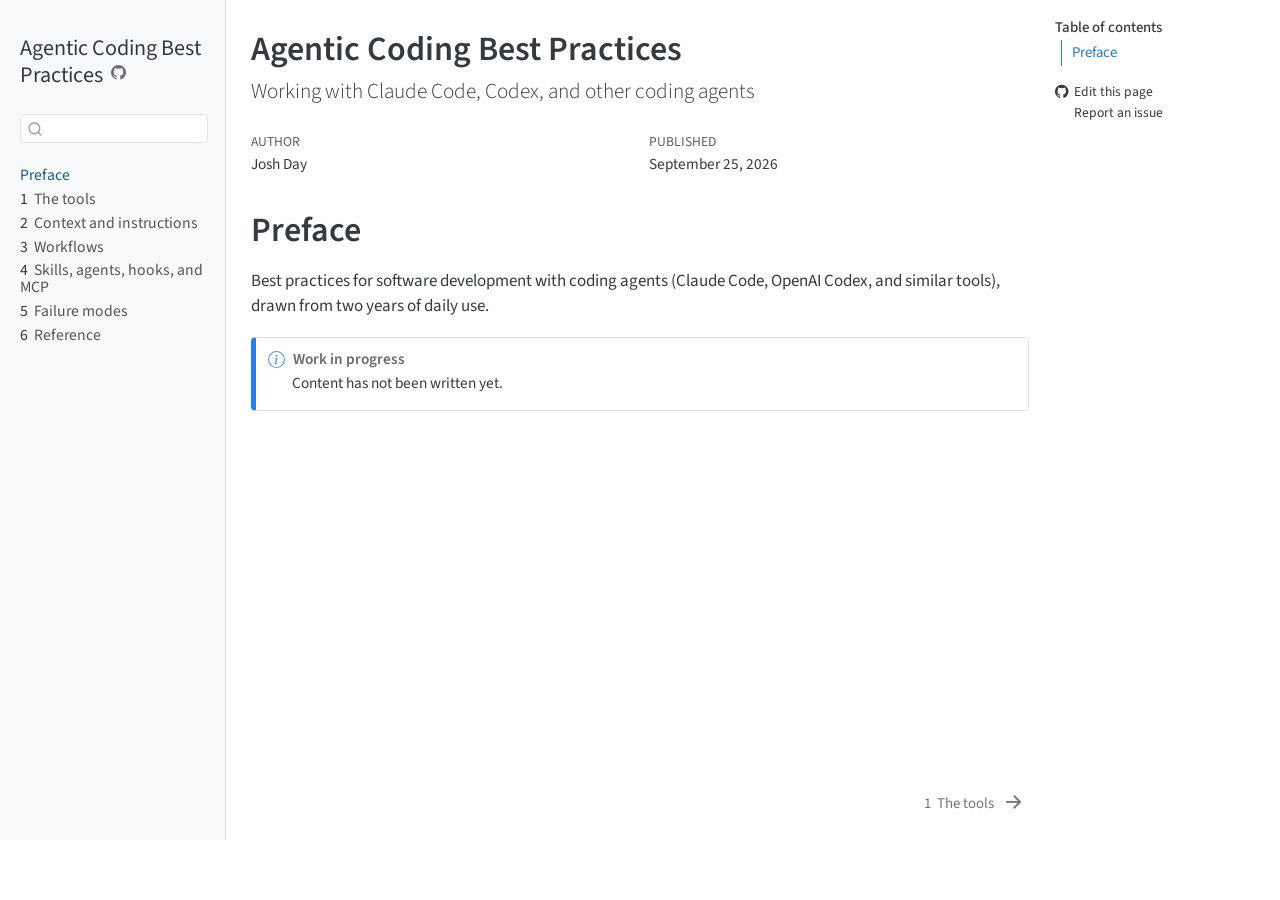
==== index.html @ be2f38c7 "Built site for gh-pages" ====
<!DOCTYPE html>
<html xmlns="http://www.w3.org/1999/xhtml" lang="en" xml:lang="en"><head>

<meta charset="utf-8">
<meta name="generator" content="quarto-1.7.32">

<meta name="viewport" content="width=device-width, initial-scale=1.0, user-scalable=yes">

<meta name="author" content="Josh Day">
<meta name="dcterms.date" content="2026-09-25">

<title>Agentic Coding Best Practices</title>
<style>
code{white-space: pre-wrap;}
span.smallcaps{font-variant: small-caps;}
div.columns{display: flex; gap: min(4vw, 1.5em);}
div.column{flex: auto; overflow-x: auto;}
div.hanging-indent{margin-left: 1.5em; text-indent: -1.5em;}
ul.task-list{list-style: none;}
ul.task-list li input[type="checkbox"] {
  width: 0.8em;
  margin: 0 0.8em 0.2em -1em; /* quarto-specific, see https://github.com/quarto-dev/quarto-cli/issues/4556 */ 
  vertical-align: middle;
}
</style>


<script src="site_libs/quarto-nav/quarto-nav.js"></script>
<script src="site_libs/quarto-nav/headroom.min.js"></script>
<script src="site_libs/clipboard/clipboard.min.js"></script>
<script src="site_libs/quarto-search/autocomplete.umd.js"></script>
<script src="site_libs/quarto-search/fuse.min.js"></script>
<script src="site_libs/quarto-search/quarto-search.js"></script>
<meta name="quarto:offset" content="./">
<link href="./chapters/01-tools.html" rel="next">
<script src="site_libs/quarto-html/quarto.js" type="module"></script>
<script src="site_libs/quarto-html/tabsets/tabsets.js" type="module"></script>
<script src="site_libs/quarto-html/popper.min.js"></script>
<script src="site_libs/quarto-html/tippy.umd.min.js"></script>
<script src="site_libs/quarto-html/anchor.min.js"></script>
<link href="site_libs/quarto-html/tippy.css" rel="stylesheet">
<link href="site_libs/quarto-html/quarto-syntax-highlighting-37eea08aefeeee20ff55810ff984fec1.css" rel="stylesheet" id="quarto-text-highlighting-styles">
<script src="site_libs/bootstrap/bootstrap.min.js"></script>
<link href="site_libs/bootstrap/bootstrap-icons.css" rel="stylesheet">
<link href="site_libs/bootstrap/bootstrap-f21512b9f1ca0b8275bba69a10bfcda6.min.css" rel="stylesheet" append-hash="true" id="quarto-bootstrap" data-mode="light">
<script id="quarto-search-options" type="application/json">{
  "location": "sidebar",
  "copy-button": false,
  "collapse-after": 3,
  "panel-placement": "start",
  "type": "textbox",
  "limit": 50,
  "keyboard-shortcut": [
    "f",
    "/",
    "s"
  ],
  "show-item-context": false,
  "language": {
    "search-no-results-text": "No results",
    "search-matching-documents-text": "matching documents",
    "search-copy-link-title": "Copy link to search",
    "search-hide-matches-text": "Hide additional matches",
    "search-more-match-text": "more match in this document",
    "search-more-matches-text": "more matches in this document",
    "search-clear-button-title": "Clear",
    "search-text-placeholder": "",
    "search-detached-cancel-button-title": "Cancel",
    "search-submit-button-title": "Submit",
    "search-label": "Search"
  }
}</script>


</head>

<body class="nav-sidebar docked quarto-light">

<div id="quarto-search-results"></div>
  <header id="quarto-header" class="headroom fixed-top">
  <nav class="quarto-secondary-nav">
    <div class="container-fluid d-flex">
      <button type="button" class="quarto-btn-toggle btn" data-bs-toggle="collapse" role="button" data-bs-target=".quarto-sidebar-collapse-item" aria-controls="quarto-sidebar" aria-expanded="false" aria-label="Toggle sidebar navigation" onclick="if (window.quartoToggleHeadroom) { window.quartoToggleHeadroom(); }">
        <i class="bi bi-layout-text-sidebar-reverse"></i>
      </button>
        <nav class="quarto-page-breadcrumbs" aria-label="breadcrumb"><ol class="breadcrumb"><li class="breadcrumb-item"><a href="./index.html">Preface</a></li></ol></nav>
        <a class="flex-grow-1" role="navigation" data-bs-toggle="collapse" data-bs-target=".quarto-sidebar-collapse-item" aria-controls="quarto-sidebar" aria-expanded="false" aria-label="Toggle sidebar navigation" onclick="if (window.quartoToggleHeadroom) { window.quartoToggleHeadroom(); }">      
        </a>
      <button type="button" class="btn quarto-search-button" aria-label="Search" onclick="window.quartoOpenSearch();">
        <i class="bi bi-search"></i>
      </button>
    </div>
  </nav>
</header>
<!-- content -->
<div id="quarto-content" class="quarto-container page-columns page-rows-contents page-layout-article">
<!-- sidebar -->
  <nav id="quarto-sidebar" class="sidebar collapse collapse-horizontal quarto-sidebar-collapse-item sidebar-navigation docked overflow-auto">
    <div class="pt-lg-2 mt-2 text-left sidebar-header">
    <div class="sidebar-title mb-0 py-0">
      <a href="./">Agentic Coding Best Practices</a> 
        <div class="sidebar-tools-main">
    <a href="https://github.com/joshday/Agentic-Coding-Best-Practices" title="Source Code" class="quarto-navigation-tool px-1" aria-label="Source Code"><i class="bi bi-github"></i></a>
</div>
    </div>
      </div>
        <div class="mt-2 flex-shrink-0 align-items-center">
        <div class="sidebar-search">
        <div id="quarto-search" class="" title="Search"></div>
        </div>
        </div>
    <div class="sidebar-menu-container"> 
    <ul class="list-unstyled mt-1">
        <li class="sidebar-item">
  <div class="sidebar-item-container"> 
  <a href="./index.html" class="sidebar-item-text sidebar-link active">
 <span class="menu-text">Preface</span></a>
  </div>
</li>
        <li class="sidebar-item">
  <div class="sidebar-item-container"> 
  <a href="./chapters/01-tools.html" class="sidebar-item-text sidebar-link">
 <span class="menu-text"><span class="chapter-number">1</span>&nbsp; <span class="chapter-title">The tools</span></span></a>
  </div>
</li>
        <li class="sidebar-item">
  <div class="sidebar-item-container"> 
  <a href="./chapters/02-context.html" class="sidebar-item-text sidebar-link">
 <span class="menu-text"><span class="chapter-number">2</span>&nbsp; <span class="chapter-title">Context and instructions</span></span></a>
  </div>
</li>
        <li class="sidebar-item">
  <div class="sidebar-item-container"> 
  <a href="./chapters/03-workflows.html" class="sidebar-item-text sidebar-link">
 <span class="menu-text"><span class="chapter-number">3</span>&nbsp; <span class="chapter-title">Workflows</span></span></a>
  </div>
</li>
        <li class="sidebar-item">
  <div class="sidebar-item-container"> 
  <a href="./chapters/04-extending.html" class="sidebar-item-text sidebar-link">
 <span class="menu-text"><span class="chapter-number">4</span>&nbsp; <span class="chapter-title">Skills, agents, hooks, and MCP</span></span></a>
  </div>
</li>
        <li class="sidebar-item">
  <div class="sidebar-item-container"> 
  <a href="./chapters/05-failure-modes.html" class="sidebar-item-text sidebar-link">
 <span class="menu-text"><span class="chapter-number">5</span>&nbsp; <span class="chapter-title">Failure modes</span></span></a>
  </div>
</li>
        <li class="sidebar-item">
  <div class="sidebar-item-container"> 
  <a href="./chapters/06-reference.html" class="sidebar-item-text sidebar-link">
 <span class="menu-text"><span class="chapter-number">6</span>&nbsp; <span class="chapter-title">Reference</span></span></a>
  </div>
</li>
    </ul>
    </div>
</nav>
<div id="quarto-sidebar-glass" class="quarto-sidebar-collapse-item" data-bs-toggle="collapse" data-bs-target=".quarto-sidebar-collapse-item"></div>
<!-- margin-sidebar -->
    <div id="quarto-margin-sidebar" class="sidebar margin-sidebar">
        <nav id="TOC" role="doc-toc" class="toc-active">
    <h2 id="toc-title">Table of contents</h2>
   
  <ul>
  <li><a href="#preface" id="toc-preface" class="nav-link active" data-scroll-target="#preface">Preface</a></li>
  </ul>
<div class="toc-actions"><ul><li><a href="https://github.com/joshday/Agentic-Coding-Best-Practices/edit/main/index.qmd" class="toc-action"><i class="bi bi-github"></i>Edit this page</a></li><li><a href="https://github.com/joshday/Agentic-Coding-Best-Practices/issues/new" class="toc-action"><i class="bi empty"></i>Report an issue</a></li></ul></div></nav>
    </div>
<!-- main -->
<main class="content" id="quarto-document-content">

<header id="title-block-header" class="quarto-title-block default">
<div class="quarto-title">
<h1 class="title">Agentic Coding Best Practices</h1>
<p class="subtitle lead">Working with Claude Code, Codex, and other coding agents</p>
</div>



<div class="quarto-title-meta">

    <div>
    <div class="quarto-title-meta-heading">Author</div>
    <div class="quarto-title-meta-contents">
             <p>Josh Day </p>
          </div>
  </div>
    
    <div>
    <div class="quarto-title-meta-heading">Published</div>
    <div class="quarto-title-meta-contents">
      <p class="date">September 25, 2026</p>
    </div>
  </div>
  
    
  </div>
  


</header>


<section id="preface" class="level1 unnumbered">
<h1 class="unnumbered">Preface</h1>
<p>Best practices for software development with coding agents (Claude Code, OpenAI Codex, and similar tools), drawn from two years of daily use.</p>
<div class="callout callout-style-simple callout-note callout-titled">
<div class="callout-header d-flex align-content-center">
<div class="callout-icon-container">
<i class="callout-icon"></i>
</div>
<div class="callout-title-container flex-fill">
Work in progress
</div>
</div>
<div class="callout-body-container callout-body">
<p>Content has not been written yet.</p>
</div>
</div>


</section>

</main> <!-- /main -->
<script id="quarto-html-after-body" type="application/javascript">
  window.document.addEventListener("DOMContentLoaded", function (event) {
    const icon = "";
    const anchorJS = new window.AnchorJS();
    anchorJS.options = {
      placement: 'right',
      icon: icon
    };
    anchorJS.add('.anchored');
    const isCodeAnnotation = (el) => {
      for (const clz of el.classList) {
        if (clz.startsWith('code-annotation-')) {                     
          return true;
        }
      }
      return false;
    }
    const onCopySuccess = function(e) {
      // button target
      const button = e.trigger;
      // don't keep focus
      button.blur();
      // flash "checked"
      button.classList.add('code-copy-button-checked');
      var currentTitle = button.getAttribute("title");
      button.setAttribute("title", "Copied!");
      let tooltip;
      if (window.bootstrap) {
        button.setAttribute("data-bs-toggle", "tooltip");
        button.setAttribute("data-bs-placement", "left");
        button.setAttribute("data-bs-title", "Copied!");
        tooltip = new bootstrap.Tooltip(button, 
          { trigger: "manual", 
            customClass: "code-copy-button-tooltip",
            offset: [0, -8]});
        tooltip.show();    
      }
      setTimeout(function() {
        if (tooltip) {
          tooltip.hide();
          button.removeAttribute("data-bs-title");
          button.removeAttribute("data-bs-toggle");
          button.removeAttribute("data-bs-placement");
        }
        button.setAttribute("title", currentTitle);
        button.classList.remove('code-copy-button-checked');
      }, 1000);
      // clear code selection
      e.clearSelection();
    }
    const getTextToCopy = function(trigger) {
        const codeEl = trigger.previousElementSibling.cloneNode(true);
        for (const childEl of codeEl.children) {
          if (isCodeAnnotation(childEl)) {
            childEl.remove();
          }
        }
        return codeEl.innerText;
    }
    const clipboard = new window.ClipboardJS('.code-copy-button:not([data-in-quarto-modal])', {
      text: getTextToCopy
    });
    clipboard.on('success', onCopySuccess);
    if (window.document.getElementById('quarto-embedded-source-code-modal')) {
      const clipboardModal = new window.ClipboardJS('.code-copy-button[data-in-quarto-modal]', {
        text: getTextToCopy,
        container: window.document.getElementById('quarto-embedded-source-code-modal')
      });
      clipboardModal.on('success', onCopySuccess);
    }
      var localhostRegex = new RegExp(/^(?:http|https):\/\/localhost\:?[0-9]*\//);
      var mailtoRegex = new RegExp(/^mailto:/);
        var filterRegex = new RegExp('/' + window.location.host + '/');
      var isInternal = (href) => {
          return filterRegex.test(href) || localhostRegex.test(href) || mailtoRegex.test(href);
      }
      // Inspect non-navigation links and adorn them if external
     var links = window.document.querySelectorAll('a[href]:not(.nav-link):not(.navbar-brand):not(.toc-action):not(.sidebar-link):not(.sidebar-item-toggle):not(.pagination-link):not(.no-external):not([aria-hidden]):not(.dropdown-item):not(.quarto-navigation-tool):not(.about-link)');
      for (var i=0; i<links.length; i++) {
        const link = links[i];
        if (!isInternal(link.href)) {
          // undo the damage that might have been done by quarto-nav.js in the case of
          // links that we want to consider external
          if (link.dataset.originalHref !== undefined) {
            link.href = link.dataset.originalHref;
          }
            // target, if specified
            link.setAttribute("target", "_blank");
            if (link.getAttribute("rel") === null) {
              link.setAttribute("rel", "noopener");
            }
        }
      }
    function tippyHover(el, contentFn, onTriggerFn, onUntriggerFn) {
      const config = {
        allowHTML: true,
        maxWidth: 500,
        delay: 100,
        arrow: false,
        appendTo: function(el) {
            return el.parentElement;
        },
        interactive: true,
        interactiveBorder: 10,
        theme: 'quarto',
        placement: 'bottom-start',
      };
      if (contentFn) {
        config.content = contentFn;
      }
      if (onTriggerFn) {
        config.onTrigger = onTriggerFn;
      }
      if (onUntriggerFn) {
        config.onUntrigger = onUntriggerFn;
      }
      window.tippy(el, config); 
    }
    const noterefs = window.document.querySelectorAll('a[role="doc-noteref"]');
    for (var i=0; i<noterefs.length; i++) {
      const ref = noterefs[i];
      tippyHover(ref, function() {
        // use id or data attribute instead here
        let href = ref.getAttribute('data-footnote-href') || ref.getAttribute('href');
        try { href = new URL(href).hash; } catch {}
        const id = href.replace(/^#\/?/, "");
        const note = window.document.getElementById(id);
        if (note) {
          return note.innerHTML;
        } else {
          return "";
        }
      });
    }
    const xrefs = window.document.querySelectorAll('a.quarto-xref');
    const processXRef = (id, note) => {
      // Strip column container classes
      const stripColumnClz = (el) => {
        el.classList.remove("page-full", "page-columns");
        if (el.children) {
          for (const child of el.children) {
            stripColumnClz(child);
          }
        }
      }
      stripColumnClz(note)
      if (id === null || id.startsWith('sec-')) {
        // Special case sections, only their first couple elements
        const container = document.createElement("div");
        if (note.children && note.children.length > 2) {
          container.appendChild(note.children[0].cloneNode(true));
          for (let i = 1; i < note.children.length; i++) {
            const child = note.children[i];
            if (child.tagName === "P" && child.innerText === "") {
              continue;
            } else {
              container.appendChild(child.cloneNode(true));
              break;
            }
          }
          if (window.Quarto?.typesetMath) {
            window.Quarto.typesetMath(container);
          }
          return container.innerHTML
        } else {
          if (window.Quarto?.typesetMath) {
            window.Quarto.typesetMath(note);
          }
          return note.innerHTML;
        }
      } else {
        // Remove any anchor links if they are present
        const anchorLink = note.querySelector('a.anchorjs-link');
        if (anchorLink) {
          anchorLink.remove();
        }
        if (window.Quarto?.typesetMath) {
          window.Quarto.typesetMath(note);
        }
        if (note.classList.contains("callout")) {
          return note.outerHTML;
        } else {
          return note.innerHTML;
        }
      }
    }
    for (var i=0; i<xrefs.length; i++) {
      const xref = xrefs[i];
      tippyHover(xref, undefined, function(instance) {
        instance.disable();
        let url = xref.getAttribute('href');
        let hash = undefined; 
        if (url.startsWith('#')) {
          hash = url;
        } else {
          try { hash = new URL(url).hash; } catch {}
        }
        if (hash) {
          const id = hash.replace(/^#\/?/, "");
          const note = window.document.getElementById(id);
          if (note !== null) {
            try {
              const html = processXRef(id, note.cloneNode(true));
              instance.setContent(html);
            } finally {
              instance.enable();
              instance.show();
            }
          } else {
            // See if we can fetch this
            fetch(url.split('#')[0])
            .then(res => res.text())
            .then(html => {
              const parser = new DOMParser();
              const htmlDoc = parser.parseFromString(html, "text/html");
              const note = htmlDoc.getElementById(id);
              if (note !== null) {
                const html = processXRef(id, note);
                instance.setContent(html);
              } 
            }).finally(() => {
              instance.enable();
              instance.show();
            });
          }
        } else {
          // See if we can fetch a full url (with no hash to target)
          // This is a special case and we should probably do some content thinning / targeting
          fetch(url)
          .then(res => res.text())
          .then(html => {
            const parser = new DOMParser();
            const htmlDoc = parser.parseFromString(html, "text/html");
            const note = htmlDoc.querySelector('main.content');
            if (note !== null) {
              // This should only happen for chapter cross references
              // (since there is no id in the URL)
              // remove the first header
              if (note.children.length > 0 && note.children[0].tagName === "HEADER") {
                note.children[0].remove();
              }
              const html = processXRef(null, note);
              instance.setContent(html);
            } 
          }).finally(() => {
            instance.enable();
            instance.show();
          });
        }
      }, function(instance) {
      });
    }
        let selectedAnnoteEl;
        const selectorForAnnotation = ( cell, annotation) => {
          let cellAttr = 'data-code-cell="' + cell + '"';
          let lineAttr = 'data-code-annotation="' +  annotation + '"';
          const selector = 'span[' + cellAttr + '][' + lineAttr + ']';
          return selector;
        }
        const selectCodeLines = (annoteEl) => {
          const doc = window.document;
          const targetCell = annoteEl.getAttribute("data-target-cell");
          const targetAnnotation = annoteEl.getAttribute("data-target-annotation");
          const annoteSpan = window.document.querySelector(selectorForAnnotation(targetCell, targetAnnotation));
          const lines = annoteSpan.getAttribute("data-code-lines").split(",");
          const lineIds = lines.map((line) => {
            return targetCell + "-" + line;
          })
          let top = null;
          let height = null;
          let parent = null;
          if (lineIds.length > 0) {
              //compute the position of the single el (top and bottom and make a div)
              const el = window.document.getElementById(lineIds[0]);
              top = el.offsetTop;
              height = el.offsetHeight;
              parent = el.parentElement.parentElement;
            if (lineIds.length > 1) {
              const lastEl = window.document.getElementById(lineIds[lineIds.length - 1]);
              const bottom = lastEl.offsetTop + lastEl.offsetHeight;
              height = bottom - top;
            }
            if (top !== null && height !== null && parent !== null) {
              // cook up a div (if necessary) and position it 
              let div = window.document.getElementById("code-annotation-line-highlight");
              if (div === null) {
                div = window.document.createElement("div");
                div.setAttribute("id", "code-annotation-line-highlight");
                div.style.position = 'absolute';
                parent.appendChild(div);
              }
              div.style.top = top - 2 + "px";
              div.style.height = height + 4 + "px";
              div.style.left = 0;
              let gutterDiv = window.document.getElementById("code-annotation-line-highlight-gutter");
              if (gutterDiv === null) {
                gutterDiv = window.document.createElement("div");
                gutterDiv.setAttribute("id", "code-annotation-line-highlight-gutter");
                gutterDiv.style.position = 'absolute';
                const codeCell = window.document.getElementById(targetCell);
                const gutter = codeCell.querySelector('.code-annotation-gutter');
                gutter.appendChild(gutterDiv);
              }
              gutterDiv.style.top = top - 2 + "px";
              gutterDiv.style.height = height + 4 + "px";
            }
            selectedAnnoteEl = annoteEl;
          }
        };
        const unselectCodeLines = () => {
          const elementsIds = ["code-annotation-line-highlight", "code-annotation-line-highlight-gutter"];
          elementsIds.forEach((elId) => {
            const div = window.document.getElementById(elId);
            if (div) {
              div.remove();
            }
          });
          selectedAnnoteEl = undefined;
        };
          // Handle positioning of the toggle
      window.addEventListener(
        "resize",
        throttle(() => {
          elRect = undefined;
          if (selectedAnnoteEl) {
            selectCodeLines(selectedAnnoteEl);
          }
        }, 10)
      );
      function throttle(fn, ms) {
      let throttle = false;
      let timer;
        return (...args) => {
          if(!throttle) { // first call gets through
              fn.apply(this, args);
              throttle = true;
          } else { // all the others get throttled
              if(timer) clearTimeout(timer); // cancel #2
              timer = setTimeout(() => {
                fn.apply(this, args);
                timer = throttle = false;
              }, ms);
          }
        };
      }
        // Attach click handler to the DT
        const annoteDls = window.document.querySelectorAll('dt[data-target-cell]');
        for (const annoteDlNode of annoteDls) {
          annoteDlNode.addEventListener('click', (event) => {
            const clickedEl = event.target;
            if (clickedEl !== selectedAnnoteEl) {
              unselectCodeLines();
              const activeEl = window.document.querySelector('dt[data-target-cell].code-annotation-active');
              if (activeEl) {
                activeEl.classList.remove('code-annotation-active');
              }
              selectCodeLines(clickedEl);
              clickedEl.classList.add('code-annotation-active');
            } else {
              // Unselect the line
              unselectCodeLines();
              clickedEl.classList.remove('code-annotation-active');
            }
          });
        }
    const findCites = (el) => {
      const parentEl = el.parentElement;
      if (parentEl) {
        const cites = parentEl.dataset.cites;
        if (cites) {
          return {
            el,
            cites: cites.split(' ')
          };
        } else {
          return findCites(el.parentElement)
        }
      } else {
        return undefined;
      }
    };
    var bibliorefs = window.document.querySelectorAll('a[role="doc-biblioref"]');
    for (var i=0; i<bibliorefs.length; i++) {
      const ref = bibliorefs[i];
      const citeInfo = findCites(ref);
      if (citeInfo) {
        tippyHover(citeInfo.el, function() {
          var popup = window.document.createElement('div');
          citeInfo.cites.forEach(function(cite) {
            var citeDiv = window.document.createElement('div');
            citeDiv.classList.add('hanging-indent');
            citeDiv.classList.add('csl-entry');
            var biblioDiv = window.document.getElementById('ref-' + cite);
            if (biblioDiv) {
              citeDiv.innerHTML = biblioDiv.innerHTML;
            }
            popup.appendChild(citeDiv);
          });
          return popup.innerHTML;
        });
      }
    }
  });
  </script>
<nav class="page-navigation">
  <div class="nav-page nav-page-previous">
  </div>
  <div class="nav-page nav-page-next">
      <a href="./chapters/01-tools.html" class="pagination-link" aria-label="The tools">
        <span class="nav-page-text"><span class="chapter-number">1</span>&nbsp; <span class="chapter-title">The tools</span></span> <i class="bi bi-arrow-right-short"></i>
      </a>
  </div>
</nav>
</div> <!-- /content -->




<footer class="footer"><div class="nav-footer"><div class="nav-footer-center"><div class="toc-actions d-sm-block d-md-none"><ul><li><a href="https://github.com/joshday/Agentic-Coding-Best-Practices/edit/main/index.qmd" class="toc-action"><i class="bi bi-github"></i>Edit this page</a></li><li><a href="https://github.com/joshday/Agentic-Coding-Best-Practices/issues/new" class="toc-action"><i class="bi empty"></i>Report an issue</a></li></ul></div></div></div></footer></body></html>
---- site_libs/quarto-html/tippy.css ----
.tippy-box[data-animation=fade][data-state=hidden]{opacity:0}[data-tippy-root]{max-width:calc(100vw - 10px)}.tippy-box{position:relative;background-color:#333;color:#fff;border-radius:4px;font-size:14px;line-height:1.4;white-space:normal;outline:0;transition-property:transform,visibility,opacity}.tippy-box[data-placement^=top]>.tippy-arrow{bottom:0}.tippy-box[data-placement^=top]>.tippy-arrow:before{bottom:-7px;left:0;border-width:8px 8px 0;border-top-color:initial;transform-origin:center top}.tippy-box[data-placement^=bottom]>.tippy-arrow{top:0}.tippy-box[data-placement^=bottom]>.tippy-arrow:before{top:-7px;left:0;border-width:0 8px 8px;border-bottom-color:initial;transform-origin:center bottom}.tippy-box[data-placement^=left]>.tippy-arrow{right:0}.tippy-box[data-placement^=left]>.tippy-arrow:before{border-width:8px 0 8px 8px;border-left-color:initial;right:-7px;transform-origin:center left}.tippy-box[data-placement^=right]>.tippy-arrow{left:0}.tippy-box[data-placement^=right]>.tippy-arrow:before{left:-7px;border-width:8px 8px 8px 0;border-right-color:initial;transform-origin:center right}.tippy-box[data-inertia][data-state=visible]{transition-timing-function:cubic-bezier(.54,1.5,.38,1.11)}.tippy-arrow{width:16px;height:16px;color:#333}.tippy-arrow:before{content:"";position:absolute;border-color:transparent;border-style:solid}.tippy-content{position:relative;padding:5px 9px;z-index:1}
---- site_libs/quarto-html/quarto-syntax-highlighting-37eea08aefeeee20ff55810ff984fec1.css ----
/* quarto syntax highlight colors */
:root {
  --quarto-hl-ot-color: #003B4F;
  --quarto-hl-at-color: #657422;
  --quarto-hl-ss-color: #20794D;
  --quarto-hl-an-color: #5E5E5E;
  --quarto-hl-fu-color: #4758AB;
  --quarto-hl-st-color: #20794D;
  --quarto-hl-cf-color: #003B4F;
  --quarto-hl-op-color: #5E5E5E;
  --quarto-hl-er-color: #AD0000;
  --quarto-hl-bn-color: #AD0000;
  --quarto-hl-al-color: #AD0000;
  --quarto-hl-va-color: #111111;
  --quarto-hl-bu-color: inherit;
  --quarto-hl-ex-color: inherit;
  --quarto-hl-pp-color: #AD0000;
  --quarto-hl-in-color: #5E5E5E;
  --quarto-hl-vs-color: #20794D;
  --quarto-hl-wa-color: #5E5E5E;
  --quarto-hl-do-color: #5E5E5E;
  --quarto-hl-im-color: #00769E;
  --quarto-hl-ch-color: #20794D;
  --quarto-hl-dt-color: #AD0000;
  --quarto-hl-fl-color: #AD0000;
  --quarto-hl-co-color: #5E5E5E;
  --quarto-hl-cv-color: #5E5E5E;
  --quarto-hl-cn-color: #8f5902;
  --quarto-hl-sc-color: #5E5E5E;
  --quarto-hl-dv-color: #AD0000;
  --quarto-hl-kw-color: #003B4F;
}

/* other quarto variables */
:root {
  --quarto-font-monospace: SFMono-Regular, Menlo, Monaco, Consolas, "Liberation Mono", "Courier New", monospace;
}

/* syntax highlight based on Pandoc's rules */
pre > code.sourceCode > span {
  color: #003B4F;
}

code.sourceCode > span {
  color: #003B4F;
}

div.sourceCode,
div.sourceCode pre.sourceCode {
  color: #003B4F;
}

/* Normal */
code span {
  color: #003B4F;
}

/* Alert */
code span.al {
  color: #AD0000;
  font-style: inherit;
}

/* Annotation */
code span.an {
  color: #5E5E5E;
  font-style: inherit;
}

/* Attribute */
code span.at {
  color: #657422;
  font-style: inherit;
}

/* BaseN */
code span.bn {
  color: #AD0000;
  font-style: inherit;
}

/* BuiltIn */
code span.bu {
  font-style: inherit;
}

/* ControlFlow */
code span.cf {
  color: #003B4F;
  font-weight: bold;
  font-style: inherit;
}

/* Char */
code span.ch {
  color: #20794D;
  font-style: inherit;
}

/* Constant */
code span.cn {
  color: #8f5902;
  font-style: inherit;
}

/* Comment */
code span.co {
  color: #5E5E5E;
  font-style: inherit;
}

/* CommentVar */
code span.cv {
  color: #5E5E5E;
  font-style: italic;
}

/* Documentation */
code span.do {
  color: #5E5E5E;
  font-style: italic;
}

/* DataType */
code span.dt {
  color: #AD0000;
  font-style: inherit;
}

/* DecVal */
code span.dv {
  color: #AD0000;
  font-style: inherit;
}

/* Error */
code span.er {
  color: #AD0000;
  font-style: inherit;
}

/* Extension */
code span.ex {
  font-style: inherit;
}

/* Float */
code span.fl {
  color: #AD0000;
  font-style: inherit;
}

/* Function */
code span.fu {
  color: #4758AB;
  font-style: inherit;
}

/* Import */
code span.im {
  color: #00769E;
  font-style: inherit;
}

/* Information */
code span.in {
  color: #5E5E5E;
  font-style: inherit;
}

/* Keyword */
code span.kw {
  color: #003B4F;
  font-weight: bold;
  font-style: inherit;
}

/* Operator */
code span.op {
  color: #5E5E5E;
  font-style: inherit;
}

/* Other */
code span.ot {
  color: #003B4F;
  font-style: inherit;
}

/* Preprocessor */
code span.pp {
  color: #AD0000;
  font-style: inherit;
}

/* SpecialChar */
code span.sc {
  color: #5E5E5E;
  font-style: inherit;
}

/* SpecialString */
code span.ss {
  color: #20794D;
  font-style: inherit;
}

/* String */
code span.st {
  color: #20794D;
  font-style: inherit;
}

/* Variable */
code span.va {
  color: #111111;
  font-style: inherit;
}

/* VerbatimString */
code span.vs {
  color: #20794D;
  font-style: inherit;
}

/* Warning */
code span.wa {
  color: #5E5E5E;
  font-style: italic;
}

.prevent-inlining {
  content: "</";
}

/*# sourceMappingURL=27d3d809615f7771493d095567f04340.css.map */
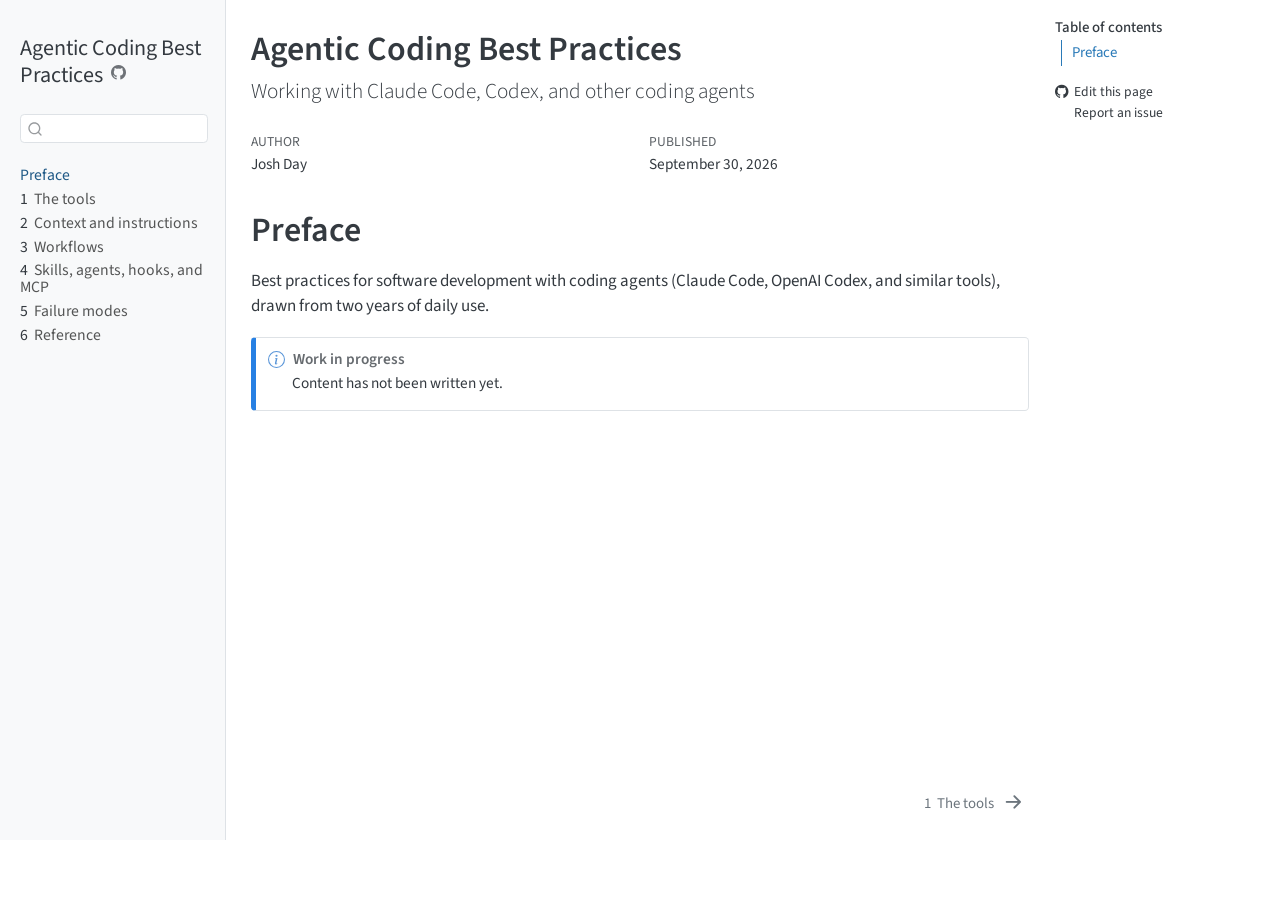
==== commit 6b402da7: "Built site for gh-pages" ====
--- a/index.html
+++ b/index.html
@@ -7,7 +7,7 @@
 <meta name="viewport" content="width=device-width, initial-scale=1.0, user-scalable=yes">
 
 <meta name="author" content="Josh Day">
-<meta name="dcterms.date" content="2026-09-25">
+<meta name="dcterms.date" content="2026-09-30">
 
 <title>Agentic Coding Best Practices</title>
 <style>
@@ -100,7 +100,7 @@
     <div class="sidebar-title mb-0 py-0">
       <a href="./">Agentic Coding Best Practices</a> 
         <div class="sidebar-tools-main">
-    <a href="https://github.com/joshday/Agentic-Coding-Best-Practices" title="Source Code" class="quarto-navigation-tool px-1" aria-label="Source Code"><i class="bi bi-github"></i></a>
+    <a href="https://github.com/NSF-ASCEND-Engine/Agentic-Coding-Best-Practices" title="Source Code" class="quarto-navigation-tool px-1" aria-label="Source Code"><i class="bi bi-github"></i></a>
 </div>
     </div>
       </div>
@@ -165,7 +165,7 @@
   <ul>
   <li><a href="#preface" id="toc-preface" class="nav-link active" data-scroll-target="#preface">Preface</a></li>
   </ul>
-<div class="toc-actions"><ul><li><a href="https://github.com/joshday/Agentic-Coding-Best-Practices/edit/main/index.qmd" class="toc-action"><i class="bi bi-github"></i>Edit this page</a></li><li><a href="https://github.com/joshday/Agentic-Coding-Best-Practices/issues/new" class="toc-action"><i class="bi empty"></i>Report an issue</a></li></ul></div></nav>
+<div class="toc-actions"><ul><li><a href="https://github.com/NSF-ASCEND-Engine/Agentic-Coding-Best-Practices/edit/main/index.qmd" class="toc-action"><i class="bi bi-github"></i>Edit this page</a></li><li><a href="https://github.com/NSF-ASCEND-Engine/Agentic-Coding-Best-Practices/issues/new" class="toc-action"><i class="bi empty"></i>Report an issue</a></li></ul></div></nav>
     </div>
 <!-- main -->
 <main class="content" id="quarto-document-content">
@@ -190,7 +190,7 @@
     <div>
     <div class="quarto-title-meta-heading">Published</div>
     <div class="quarto-title-meta-contents">
-      <p class="date">September 25, 2026</p>
+      <p class="date">September 30, 2026</p>
     </div>
   </div>
   
@@ -641,4 +641,4 @@
 
 
 
-<footer class="footer"><div class="nav-footer"><div class="nav-footer-center"><div class="toc-actions d-sm-block d-md-none"><ul><li><a href="https://github.com/joshday/Agentic-Coding-Best-Practices/edit/main/index.qmd" class="toc-action"><i class="bi bi-github"></i>Edit this page</a></li><li><a href="https://github.com/joshday/Agentic-Coding-Best-Practices/issues/new" class="toc-action"><i class="bi empty"></i>Report an issue</a></li></ul></div></div></div></footer></body></html>+<footer class="footer"><div class="nav-footer"><div class="nav-footer-center"><div class="toc-actions d-sm-block d-md-none"><ul><li><a href="https://github.com/NSF-ASCEND-Engine/Agentic-Coding-Best-Practices/edit/main/index.qmd" class="toc-action"><i class="bi bi-github"></i>Edit this page</a></li><li><a href="https://github.com/NSF-ASCEND-Engine/Agentic-Coding-Best-Practices/issues/new" class="toc-action"><i class="bi empty"></i>Report an issue</a></li></ul></div></div></div></footer></body></html>
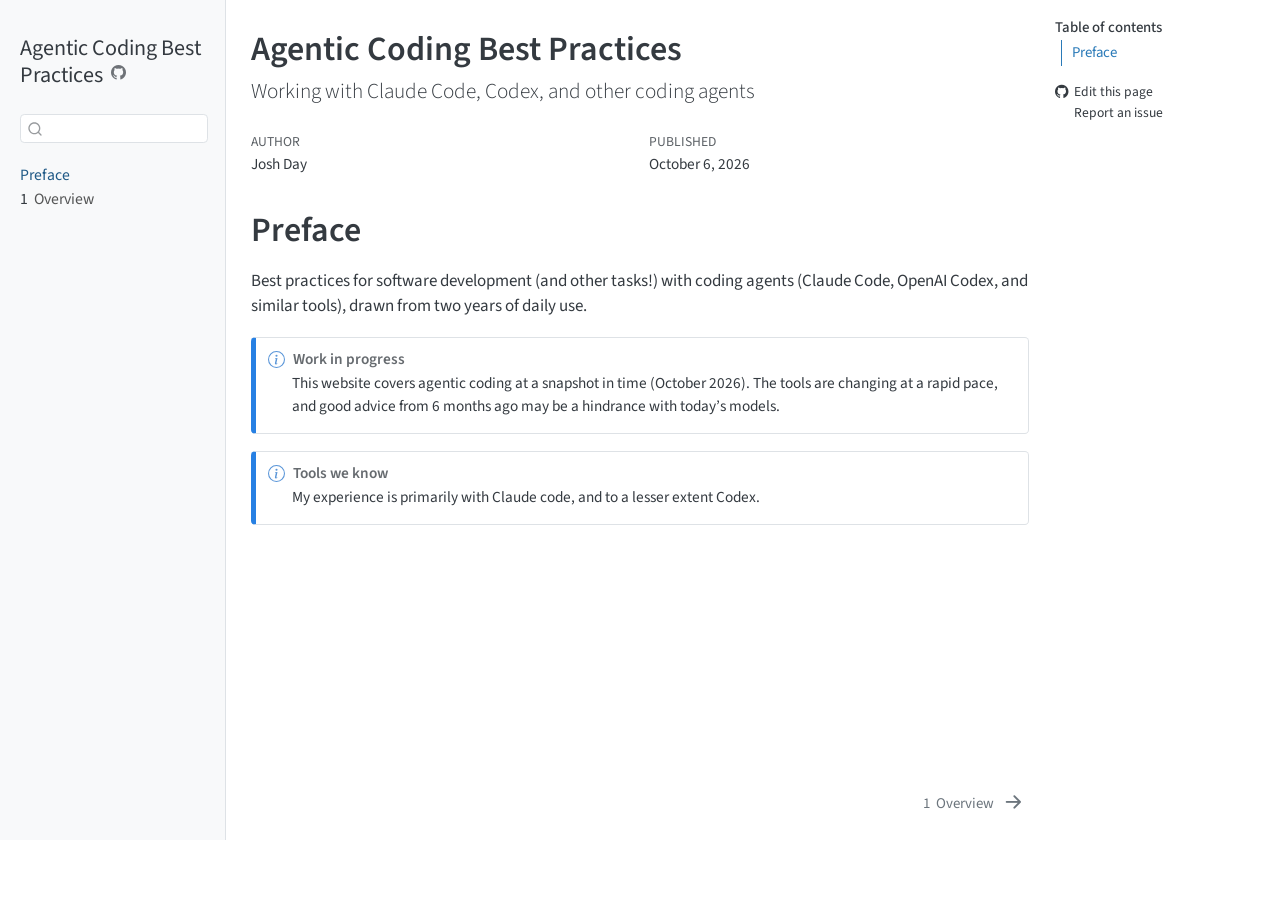
==== commit a2c0fd22: "Built site for gh-pages" ====
--- a/index.html
+++ b/index.html
@@ -7,7 +7,7 @@
 <meta name="viewport" content="width=device-width, initial-scale=1.0, user-scalable=yes">
 
 <meta name="author" content="Josh Day">
-<meta name="dcterms.date" content="2026-09-30">
+<meta name="dcterms.date" content="2026-10-06">
 
 <title>Agentic Coding Best Practices</title>
 <style>
@@ -32,7 +32,7 @@
 <script src="site_libs/quarto-search/fuse.min.js"></script>
 <script src="site_libs/quarto-search/quarto-search.js"></script>
 <meta name="quarto:offset" content="./">
-<link href="./chapters/01-tools.html" rel="next">
+<link href="./chapters/01-overview.html" rel="next">
 <script src="site_libs/quarto-html/quarto.js" type="module"></script>
 <script src="site_libs/quarto-html/tabsets/tabsets.js" type="module"></script>
 <script src="site_libs/quarto-html/popper.min.js"></script>
@@ -119,38 +119,8 @@
 </li>
         <li class="sidebar-item">
   <div class="sidebar-item-container"> 
-  <a href="./chapters/01-tools.html" class="sidebar-item-text sidebar-link">
- <span class="menu-text"><span class="chapter-number">1</span>&nbsp; <span class="chapter-title">The tools</span></span></a>
-  </div>
-</li>
-        <li class="sidebar-item">
-  <div class="sidebar-item-container"> 
-  <a href="./chapters/02-context.html" class="sidebar-item-text sidebar-link">
- <span class="menu-text"><span class="chapter-number">2</span>&nbsp; <span class="chapter-title">Context and instructions</span></span></a>
-  </div>
-</li>
-        <li class="sidebar-item">
-  <div class="sidebar-item-container"> 
-  <a href="./chapters/03-workflows.html" class="sidebar-item-text sidebar-link">
- <span class="menu-text"><span class="chapter-number">3</span>&nbsp; <span class="chapter-title">Workflows</span></span></a>
-  </div>
-</li>
-        <li class="sidebar-item">
-  <div class="sidebar-item-container"> 
-  <a href="./chapters/04-extending.html" class="sidebar-item-text sidebar-link">
- <span class="menu-text"><span class="chapter-number">4</span>&nbsp; <span class="chapter-title">Skills, agents, hooks, and MCP</span></span></a>
-  </div>
-</li>
-        <li class="sidebar-item">
-  <div class="sidebar-item-container"> 
-  <a href="./chapters/05-failure-modes.html" class="sidebar-item-text sidebar-link">
- <span class="menu-text"><span class="chapter-number">5</span>&nbsp; <span class="chapter-title">Failure modes</span></span></a>
-  </div>
-</li>
-        <li class="sidebar-item">
-  <div class="sidebar-item-container"> 
-  <a href="./chapters/06-reference.html" class="sidebar-item-text sidebar-link">
- <span class="menu-text"><span class="chapter-number">6</span>&nbsp; <span class="chapter-title">Reference</span></span></a>
+  <a href="./chapters/01-overview.html" class="sidebar-item-text sidebar-link">
+ <span class="menu-text"><span class="chapter-number">1</span>&nbsp; <span class="chapter-title">Overview</span></span></a>
   </div>
 </li>
     </ul>
@@ -190,7 +160,7 @@
     <div>
     <div class="quarto-title-meta-heading">Published</div>
     <div class="quarto-title-meta-contents">
-      <p class="date">September 30, 2026</p>
+      <p class="date">October 6, 2026</p>
     </div>
   </div>
   
@@ -204,7 +174,7 @@
 
 <section id="preface" class="level1 unnumbered">
 <h1 class="unnumbered">Preface</h1>
-<p>Best practices for software development with coding agents (Claude Code, OpenAI Codex, and similar tools), drawn from two years of daily use.</p>
+<p>Best practices for software development (and other tasks!) with coding agents (Claude Code, OpenAI Codex, and similar tools), drawn from two years of daily use.</p>
 <div class="callout callout-style-simple callout-note callout-titled">
 <div class="callout-header d-flex align-content-center">
 <div class="callout-icon-container">
@@ -215,7 +185,20 @@
 </div>
 </div>
 <div class="callout-body-container callout-body">
-<p>Content has not been written yet.</p>
+<p>This website covers agentic coding at a snapshot in time (October 2026). The tools are changing at a rapid pace, and good advice from 6 months ago may be a hindrance with today’s models.</p>
+</div>
+</div>
+<div class="callout callout-style-simple callout-note callout-titled">
+<div class="callout-header d-flex align-content-center">
+<div class="callout-icon-container">
+<i class="callout-icon"></i>
+</div>
+<div class="callout-title-container flex-fill">
+Tools we know
+</div>
+</div>
+<div class="callout-body-container callout-body">
+<p>My experience is primarily with Claude code, and to a lesser extent Codex.</p>
 </div>
 </div>
 
@@ -631,8 +614,8 @@
   <div class="nav-page nav-page-previous">
   </div>
   <div class="nav-page nav-page-next">
-      <a href="./chapters/01-tools.html" class="pagination-link" aria-label="The tools">
-        <span class="nav-page-text"><span class="chapter-number">1</span>&nbsp; <span class="chapter-title">The tools</span></span> <i class="bi bi-arrow-right-short"></i>
+      <a href="./chapters/01-overview.html" class="pagination-link" aria-label="Overview">
+        <span class="nav-page-text"><span class="chapter-number">1</span>&nbsp; <span class="chapter-title">Overview</span></span> <i class="bi bi-arrow-right-short"></i>
       </a>
   </div>
 </nav>
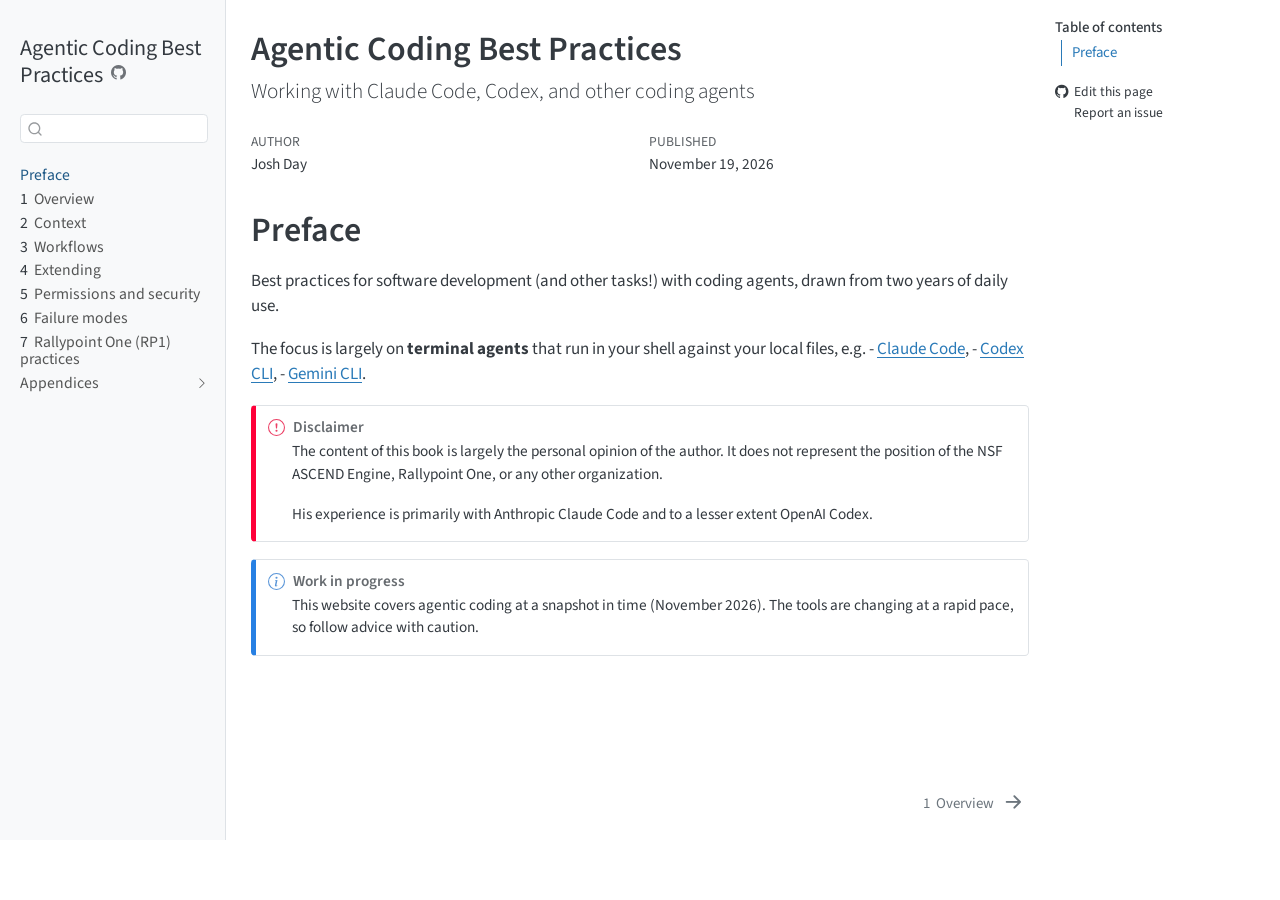
==== commit 35335cdb: "Built site for gh-pages" ====
--- a/index.html
+++ b/index.html
@@ -7,7 +7,7 @@
 <meta name="viewport" content="width=device-width, initial-scale=1.0, user-scalable=yes">
 
 <meta name="author" content="Josh Day">
-<meta name="dcterms.date" content="2026-10-06">
+<meta name="dcterms.date" content="2026-11-19">
 
 <title>Agentic Coding Best Practices</title>
 <style>
@@ -42,7 +42,7 @@
 <link href="site_libs/quarto-html/quarto-syntax-highlighting-37eea08aefeeee20ff55810ff984fec1.css" rel="stylesheet" id="quarto-text-highlighting-styles">
 <script src="site_libs/bootstrap/bootstrap.min.js"></script>
 <link href="site_libs/bootstrap/bootstrap-icons.css" rel="stylesheet">
-<link href="site_libs/bootstrap/bootstrap-f21512b9f1ca0b8275bba69a10bfcda6.min.css" rel="stylesheet" append-hash="true" id="quarto-bootstrap" data-mode="light">
+<link href="site_libs/bootstrap/bootstrap-e33616daf01461bd4322cfeac3b3e99e.min.css" rel="stylesheet" append-hash="true" id="quarto-bootstrap" data-mode="light">
 <script id="quarto-search-options" type="application/json">{
   "location": "sidebar",
   "copy-button": false,
@@ -123,6 +123,59 @@
  <span class="menu-text"><span class="chapter-number">1</span>&nbsp; <span class="chapter-title">Overview</span></span></a>
   </div>
 </li>
+        <li class="sidebar-item">
+  <div class="sidebar-item-container"> 
+  <a href="./chapters/02-context.html" class="sidebar-item-text sidebar-link">
+ <span class="menu-text"><span class="chapter-number">2</span>&nbsp; <span class="chapter-title">Context</span></span></a>
+  </div>
+</li>
+        <li class="sidebar-item">
+  <div class="sidebar-item-container"> 
+  <a href="./chapters/03-workflows.html" class="sidebar-item-text sidebar-link">
+ <span class="menu-text"><span class="chapter-number">3</span>&nbsp; <span class="chapter-title">Workflows</span></span></a>
+  </div>
+</li>
+        <li class="sidebar-item">
+  <div class="sidebar-item-container"> 
+  <a href="./chapters/04-extending.html" class="sidebar-item-text sidebar-link">
+ <span class="menu-text"><span class="chapter-number">4</span>&nbsp; <span class="chapter-title">Extending</span></span></a>
+  </div>
+</li>
+        <li class="sidebar-item">
+  <div class="sidebar-item-container"> 
+  <a href="./chapters/05-security.html" class="sidebar-item-text sidebar-link">
+ <span class="menu-text"><span class="chapter-number">5</span>&nbsp; <span class="chapter-title">Permissions and security</span></span></a>
+  </div>
+</li>
+        <li class="sidebar-item">
+  <div class="sidebar-item-container"> 
+  <a href="./chapters/06-failure-modes.html" class="sidebar-item-text sidebar-link">
+ <span class="menu-text"><span class="chapter-number">6</span>&nbsp; <span class="chapter-title">Failure modes</span></span></a>
+  </div>
+</li>
+        <li class="sidebar-item">
+  <div class="sidebar-item-container"> 
+  <a href="./chapters/07-rp1-practices.html" class="sidebar-item-text sidebar-link">
+ <span class="menu-text"><span class="chapter-number">7</span>&nbsp; <span class="chapter-title">Rallypoint One (RP1) practices</span></span></a>
+  </div>
+</li>
+        <li class="sidebar-item sidebar-item-section">
+      <div class="sidebar-item-container"> 
+            <a class="sidebar-item-text sidebar-link text-start collapsed" data-bs-toggle="collapse" data-bs-target="#quarto-sidebar-section-1" role="navigation" aria-expanded="false">
+ <span class="menu-text">Appendices</span></a>
+          <a class="sidebar-item-toggle text-start collapsed" data-bs-toggle="collapse" data-bs-target="#quarto-sidebar-section-1" role="navigation" aria-expanded="false" aria-label="Toggle section">
+            <i class="bi bi-chevron-right ms-2"></i>
+          </a> 
+      </div>
+      <ul id="quarto-sidebar-section-1" class="collapse list-unstyled sidebar-section depth1 ">  
+          <li class="sidebar-item">
+  <div class="sidebar-item-container"> 
+  <a href="./chapters/A-tool-reference.html" class="sidebar-item-text sidebar-link">
+ <span class="menu-text"><span class="chapter-number">A</span>&nbsp; <span class="chapter-title">Tool reference</span></span></a>
+  </div>
+</li>
+      </ul>
+  </li>
     </ul>
     </div>
 </nav>
@@ -160,7 +213,7 @@
     <div>
     <div class="quarto-title-meta-heading">Published</div>
     <div class="quarto-title-meta-contents">
-      <p class="date">October 6, 2026</p>
+      <p class="date">November 19, 2026</p>
     </div>
   </div>
   
@@ -174,7 +227,22 @@
 
 <section id="preface" class="level1 unnumbered">
 <h1 class="unnumbered">Preface</h1>
-<p>Best practices for software development (and other tasks!) with coding agents (Claude Code, OpenAI Codex, and similar tools), drawn from two years of daily use.</p>
+<p>Best practices for software development (and other tasks!) with coding agents, drawn from two years of daily use.</p>
+<p>The focus is largely on <strong>terminal agents</strong> that run in your shell against your local files, e.g. - <a href="https://docs.anthropic.com/en/docs/claude-code">Claude Code</a>, - <a href="https://github.com/openai/codex">Codex CLI</a>, - <a href="https://github.com/google-gemini/gemini-cli">Gemini CLI</a>.</p>
+<div class="callout callout-style-simple callout-important callout-titled">
+<div class="callout-header d-flex align-content-center">
+<div class="callout-icon-container">
+<i class="callout-icon"></i>
+</div>
+<div class="callout-title-container flex-fill">
+Disclaimer
+</div>
+</div>
+<div class="callout-body-container callout-body">
+<p>The content of this book is largely the personal opinion of the author. It does not represent the position of the NSF ASCEND Engine, Rallypoint One, or any other organization.</p>
+<p>His experience is primarily with Anthropic Claude Code and to a lesser extent OpenAI Codex.</p>
+</div>
+</div>
 <div class="callout callout-style-simple callout-note callout-titled">
 <div class="callout-header d-flex align-content-center">
 <div class="callout-icon-container">
@@ -185,20 +253,7 @@
 </div>
 </div>
 <div class="callout-body-container callout-body">
-<p>This website covers agentic coding at a snapshot in time (October 2026). The tools are changing at a rapid pace, and good advice from 6 months ago may be a hindrance with today’s models.</p>
-</div>
-</div>
-<div class="callout callout-style-simple callout-note callout-titled">
-<div class="callout-header d-flex align-content-center">
-<div class="callout-icon-container">
-<i class="callout-icon"></i>
-</div>
-<div class="callout-title-container flex-fill">
-Tools we know
-</div>
-</div>
-<div class="callout-body-container callout-body">
-<p>My experience is primarily with Claude code, and to a lesser extent Codex.</p>
+<p>This website covers agentic coding at a snapshot in time (November 2026). The tools are changing at a rapid pace, so follow advice with caution.</p>
 </div>
 </div>
 
